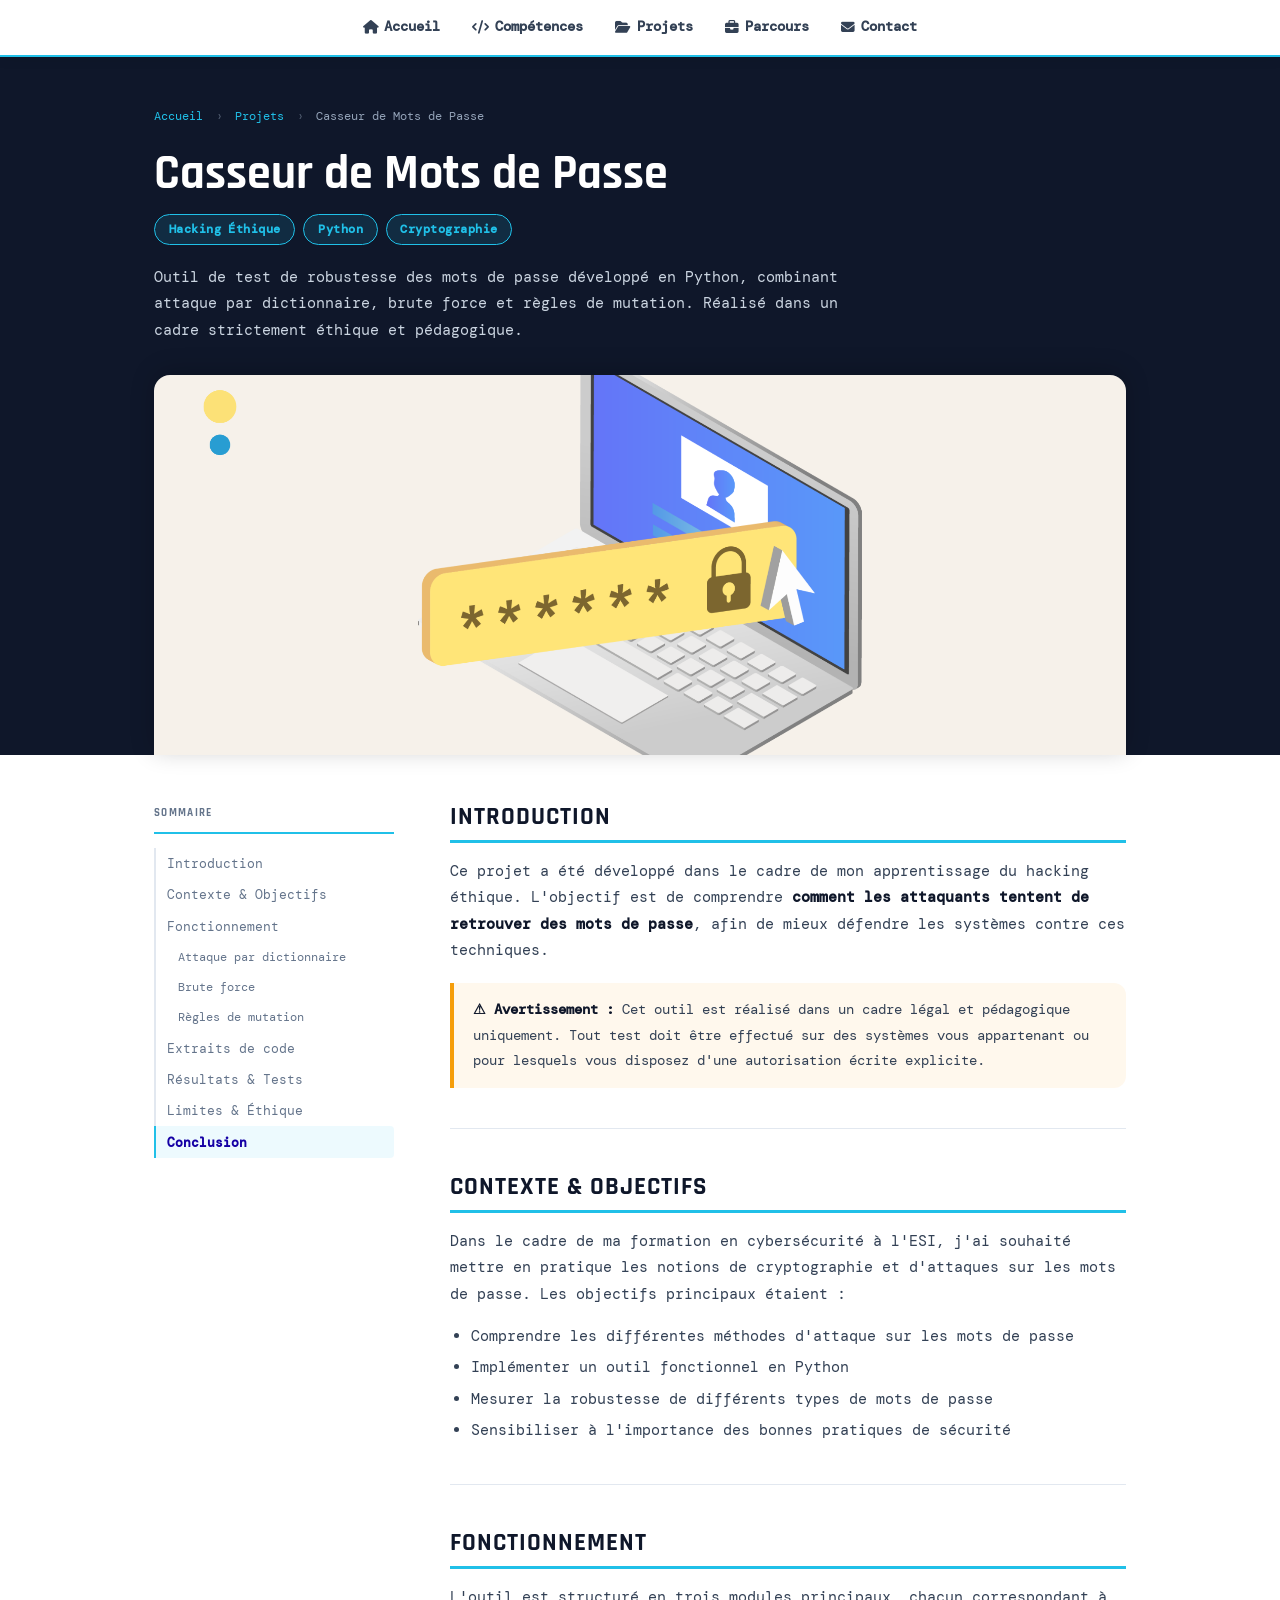
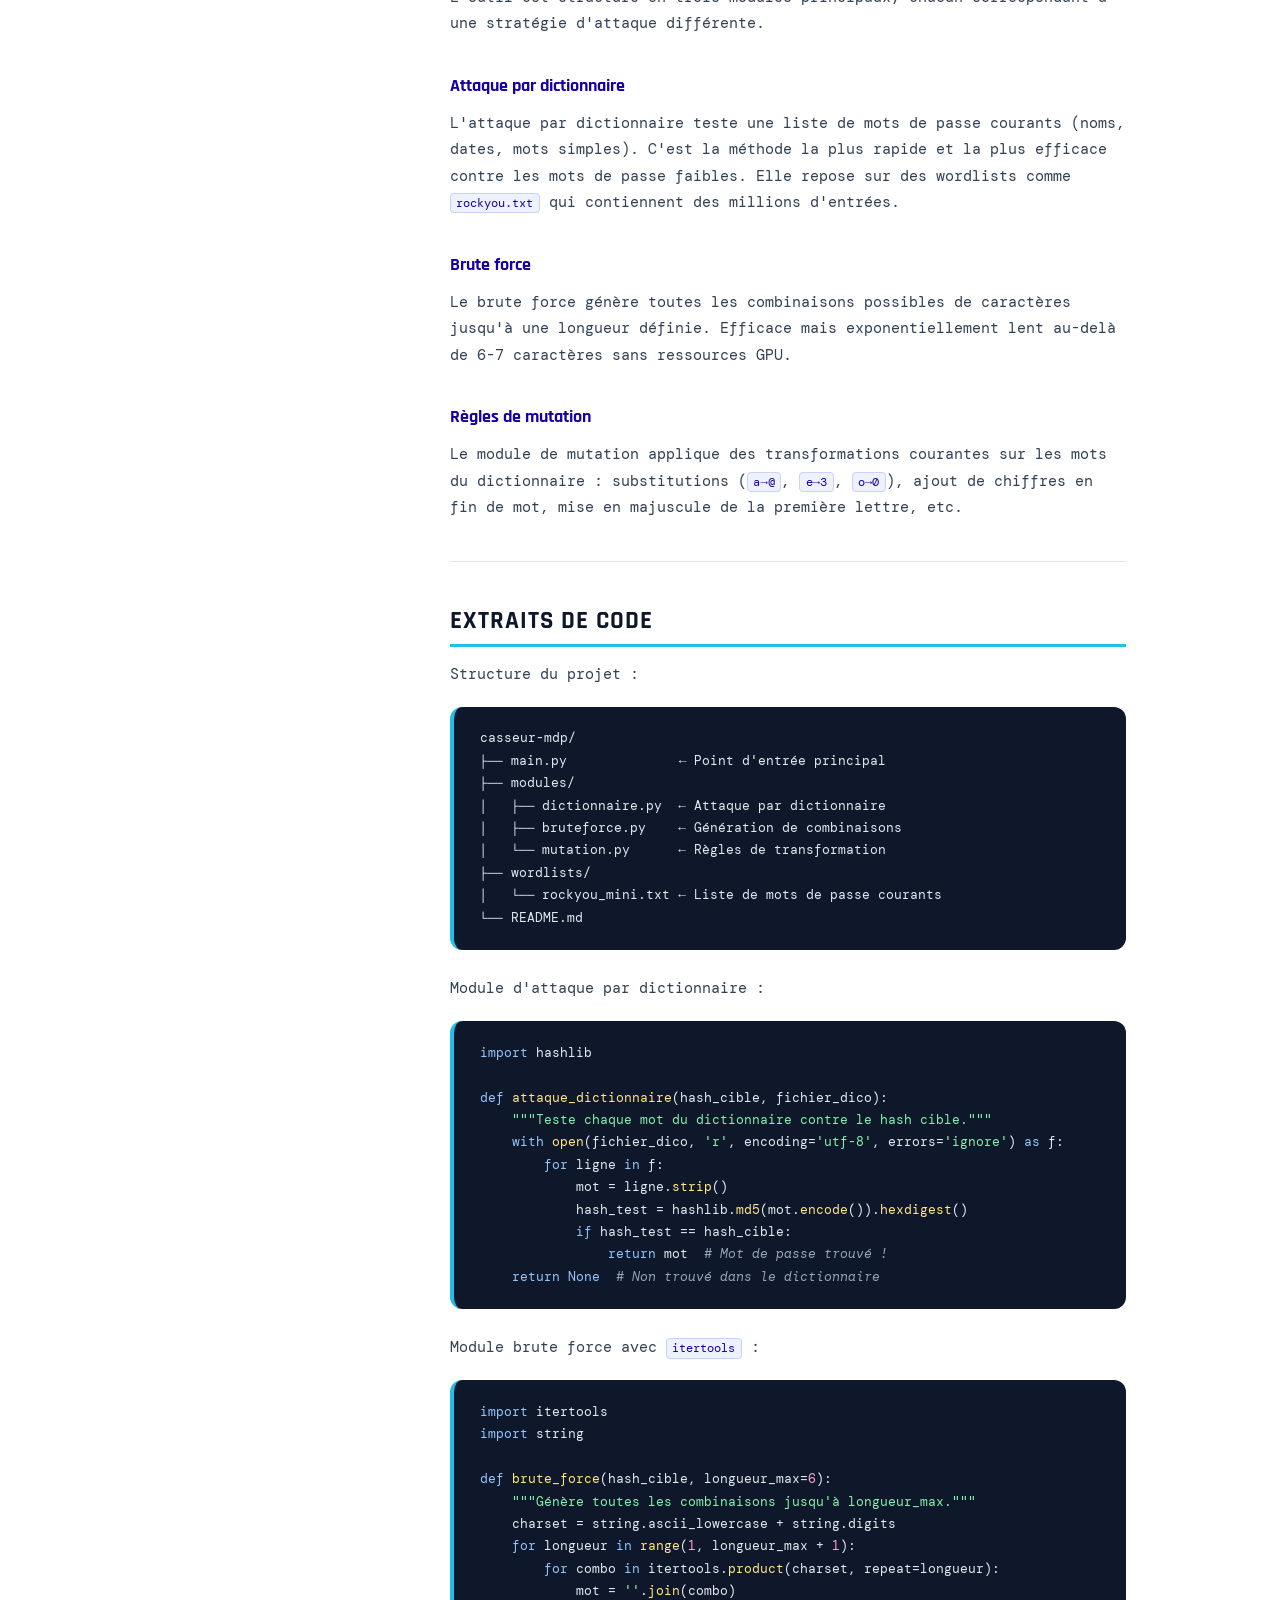
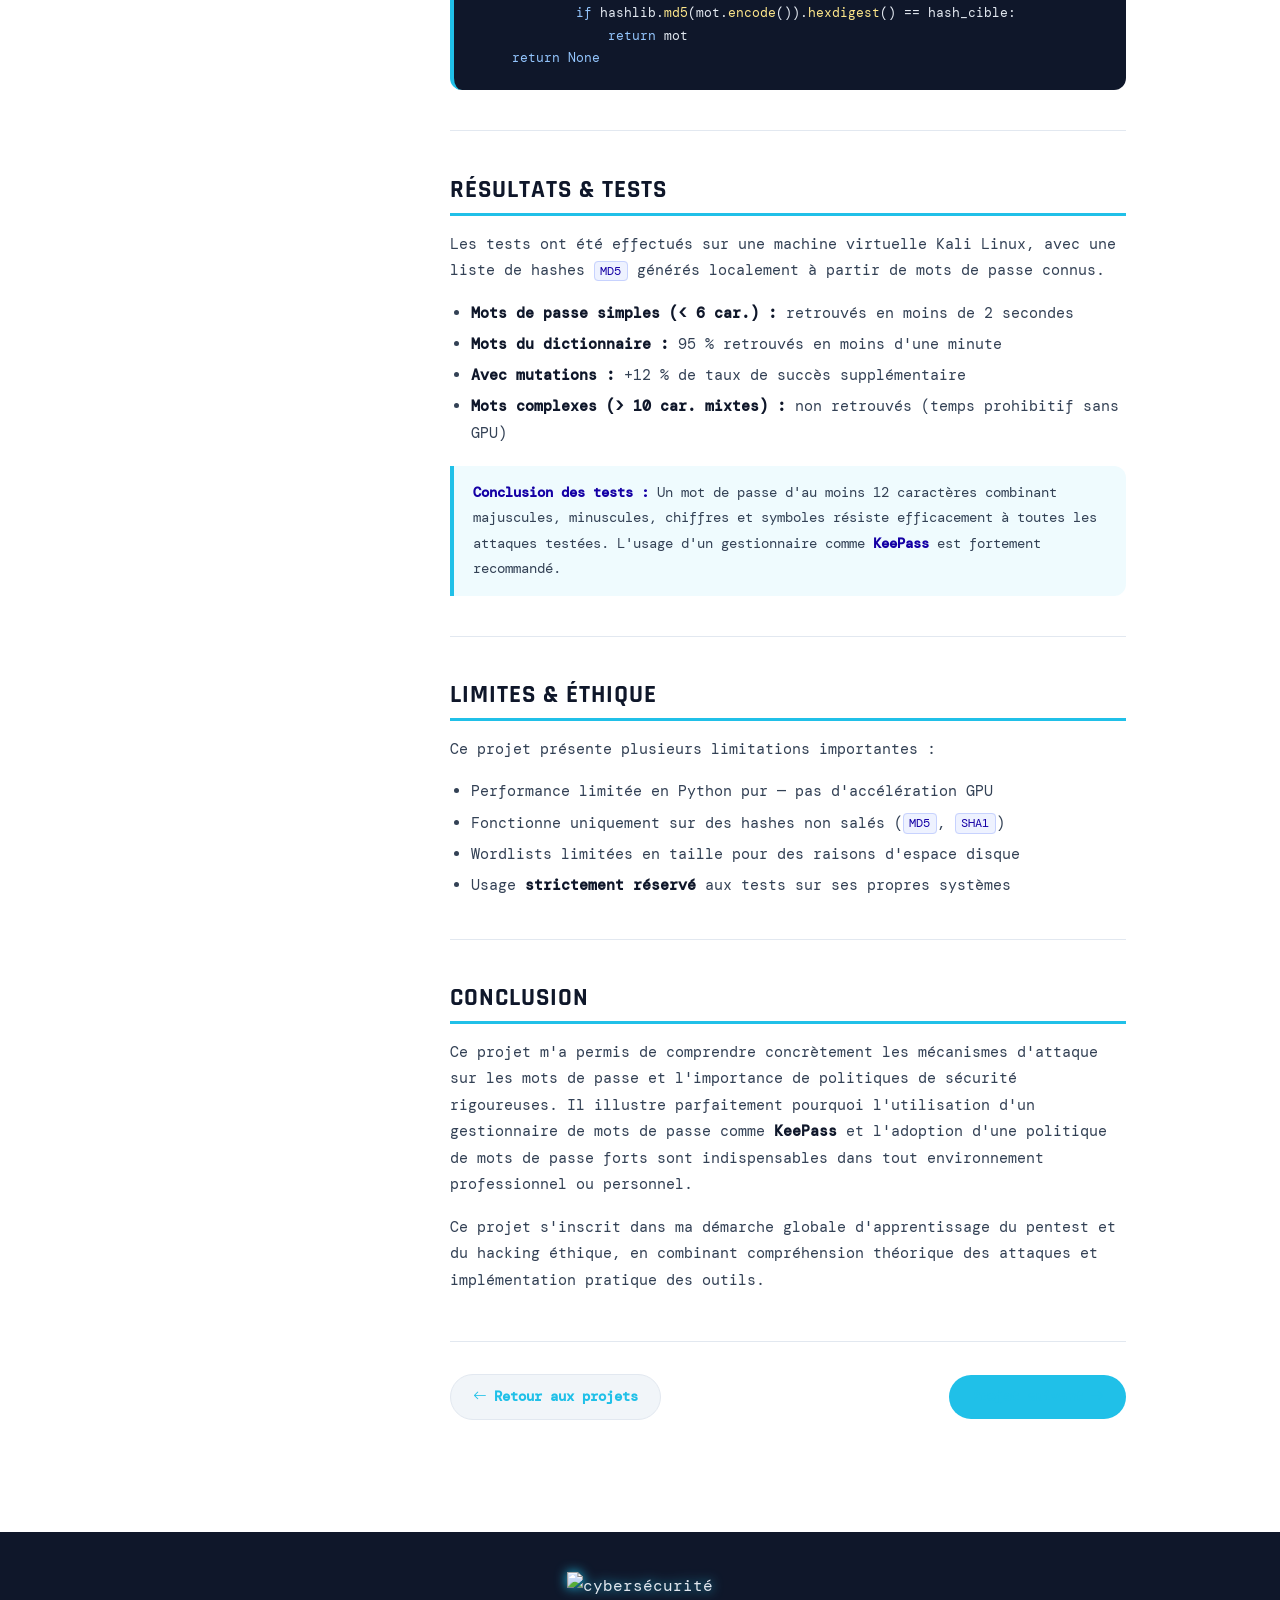
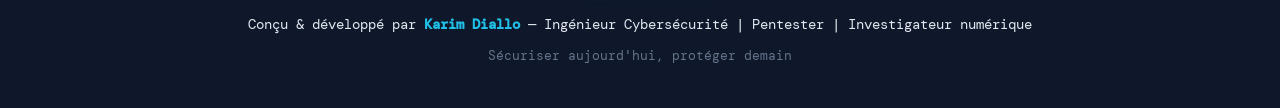
==== projets/projet1.html @ cc33f9ec "Premier commit - portfolio DOLI B Bernard" ====
<!DOCTYPE html>
<html lang="fr">
<head>
  <meta charset="UTF-8" />
  <meta name="viewport" content="width=device-width, initial-scale=1.0"/>
  <title>Casseur de Mots de Passe — Diallo Karim</title>

  <link rel="preconnect" href="https://fonts.googleapis.com">
  <link rel="preconnect" href="https://fonts.gstatic.com" crossorigin>
  <link href="https://fonts.googleapis.com/css2?family=Rajdhani:wght@400;600;700&family=DM+Mono:wght@300;400;500&display=swap" rel="stylesheet"/>
  <link rel="stylesheet" href="https://cdn.jsdelivr.net/npm/bootstrap-icons@1.11.3/font/bootstrap-icons.min.css">
  <link rel="stylesheet" href="https://cdnjs.cloudflare.com/ajax/libs/font-awesome/6.5.0/css/all.min.css"/>
  <link rel="stylesheet" href="../css/projet.css"/>
</head>
<body>

<!-- ======= NAV ======= -->
<nav id="navbar">
  <ul>
    <li><a href="../index.html"><i class="fas fa-home"></i> Accueil</a></li>
    <li><a href="../index.html#competences"><i class="fas fa-code"></i> Compétences</a></li>
    <li><a href="../index.html#projets"><i class="fas fa-folder-open"></i> Projets</a></li>
    <li><a href="../index.html#parcours"><i class="fas fa-briefcase"></i> Parcours</a></li>
    <li><a href="../index.html#contact"><i class="fas fa-envelope"></i> Contact</a></li>
  </ul>
</nav>

<!-- ======= HERO DARK ======= -->
<header class="projet-hero">
  <div class="inner">
    <p class="projet-breadcrumb">
      <a href="../index.html">Accueil</a>
      <span>›</span>
      <a href="../index.html#projets">Projets</a>
      <span>›</span>
      Casseur de Mots de Passe
    </p>
    <h1>Casseur de Mots de Passe</h1>
    <div class="projet-meta">
      <span class="projet-tag">Hacking Éthique</span>
      <span class="projet-tag">Python</span>
      <span class="projet-tag">Cryptographie</span>
    </div>
    <p class="projet-intro">
      Outil de test de robustesse des mots de passe développé en Python, 
      combinant attaque par dictionnaire, brute force et règles de mutation. 
      Réalisé dans un cadre strictement éthique et pédagogique.
    </p>
  </div>
  <!-- Image de couverture collée au bas du hero -->
  <div class="projet-cover-wrap">
    <img src="../images/mdp.png" alt="Casseur de mots de passe" />
  </div>
</header>

<!-- ======= CORPS : sommaire + article ======= -->
<div class="projet-body">

  <!-- SOMMAIRE GAUCHE -->
  <aside class="projet-toc">
    <p class="projet-toc-title">Sommaire</p>
    <ul id="toc-list">
      <li><a href="#introduction">Introduction</a></li>
      <li><a href="#contexte">Contexte & Objectifs</a></li>
      <li><a href="#fonctionnement">Fonctionnement</a></li>
      <li class="toc-sub"><a href="#dictionnaire">Attaque par dictionnaire</a></li>
      <li class="toc-sub"><a href="#bruteforce">Brute force</a></li>
      <li class="toc-sub"><a href="#mutation">Règles de mutation</a></li>
      <li><a href="#code">Extraits de code</a></li>
      <li><a href="#resultats">Résultats & Tests</a></li>
      <li><a href="#limites">Limites & Éthique</a></li>
      <li><a href="#conclusion">Conclusion</a></li>
    </ul>
  </aside>

  <!-- CONTENU ARTICLE -->
  <article class="projet-content">

    <h2 id="introduction">Introduction</h2>
    <p>
      Ce projet a été développé dans le cadre de mon apprentissage du hacking éthique.
      L'objectif est de comprendre <strong>comment les attaquants tentent de retrouver 
      des mots de passe</strong>, afin de mieux défendre les systèmes contre ces techniques.
    </p>
    <div class="warn-box">
      <strong>⚠ Avertissement :</strong> Cet outil est réalisé dans un cadre légal et 
      pédagogique uniquement. Tout test doit être effectué sur des systèmes vous appartenant 
      ou pour lesquels vous disposez d'une autorisation écrite explicite.
    </div>

    <hr class="sep" />

    <h2 id="contexte">Contexte & Objectifs</h2>
    <p>
      Dans le cadre de ma formation en cybersécurité à l'ESI, j'ai souhaité mettre en pratique 
      les notions de cryptographie et d'attaques sur les mots de passe. Les objectifs principaux étaient :
    </p>
    <ul>
      <li>Comprendre les différentes méthodes d'attaque sur les mots de passe</li>
      <li>Implémenter un outil fonctionnel en Python</li>
      <li>Mesurer la robustesse de différents types de mots de passe</li>
      <li>Sensibiliser à l'importance des bonnes pratiques de sécurité</li>
    </ul>

    <hr class="sep" />

    <h2 id="fonctionnement">Fonctionnement</h2>
    <p>
      L'outil est structuré en trois modules principaux, chacun correspondant 
      à une stratégie d'attaque différente.
    </p>

    <h3 id="dictionnaire">Attaque par dictionnaire</h3>
    <p>
      L'attaque par dictionnaire teste une liste de mots de passe courants 
      (noms, dates, mots simples). C'est la méthode la plus rapide et la plus efficace 
      contre les mots de passe faibles. Elle repose sur des wordlists comme 
      <code>rockyou.txt</code> qui contiennent des millions d'entrées.
    </p>

    <h3 id="bruteforce">Brute force</h3>
    <p>
      Le brute force génère toutes les combinaisons possibles de caractères jusqu'à 
      une longueur définie. Efficace mais exponentiellement lent au-delà de 6-7 caractères 
      sans ressources GPU.
    </p>

    <h3 id="mutation">Règles de mutation</h3>
    <p>
      Le module de mutation applique des transformations courantes sur les mots du dictionnaire : 
      substitutions (<code>a→@</code>, <code>e→3</code>, <code>o→0</code>), ajout de chiffres 
      en fin de mot, mise en majuscule de la première lettre, etc.
    </p>

    <hr class="sep" />

    <h2 id="code">Extraits de code</h2>
    <p>Structure du projet :</p>
<pre><code>casseur-mdp/
├── main.py              ← Point d'entrée principal
├── modules/
│   ├── dictionnaire.py  ← Attaque par dictionnaire
│   ├── bruteforce.py    ← Génération de combinaisons
│   └── mutation.py      ← Règles de transformation
├── wordlists/
│   └── rockyou_mini.txt ← Liste de mots de passe courants
└── README.md</code></pre>

    <p>Module d'attaque par dictionnaire :</p>
<pre><code><span class="c-keyword">import</span> hashlib

<span class="c-keyword">def</span> <span class="c-func">attaque_dictionnaire</span>(hash_cible, fichier_dico):
    <span class="c-string">"""Teste chaque mot du dictionnaire contre le hash cible."""</span>
    <span class="c-keyword">with</span> <span class="c-func">open</span>(fichier_dico, <span class="c-string">'r'</span>, encoding=<span class="c-string">'utf-8'</span>, errors=<span class="c-string">'ignore'</span>) <span class="c-keyword">as</span> f:
        <span class="c-keyword">for</span> ligne <span class="c-keyword">in</span> f:
            mot = ligne.<span class="c-func">strip</span>()
            hash_test = hashlib.<span class="c-func">md5</span>(mot.<span class="c-func">encode</span>()).<span class="c-func">hexdigest</span>()
            <span class="c-keyword">if</span> hash_test == hash_cible:
                <span class="c-keyword">return</span> mot  <span class="c-comment"># Mot de passe trouvé !</span>
    <span class="c-keyword">return</span> <span class="c-keyword">None</span>  <span class="c-comment"># Non trouvé dans le dictionnaire</span></code></pre>

    <p>Module brute force avec <code>itertools</code> :</p>
<pre><code><span class="c-keyword">import</span> itertools
<span class="c-keyword">import</span> string

<span class="c-keyword">def</span> <span class="c-func">brute_force</span>(hash_cible, longueur_max=<span class="c-number">6</span>):
    <span class="c-string">"""Génère toutes les combinaisons jusqu'à longueur_max."""</span>
    charset = string.ascii_lowercase + string.digits
    <span class="c-keyword">for</span> longueur <span class="c-keyword">in</span> <span class="c-func">range</span>(<span class="c-number">1</span>, longueur_max + <span class="c-number">1</span>):
        <span class="c-keyword">for</span> combo <span class="c-keyword">in</span> itertools.<span class="c-func">product</span>(charset, repeat=longueur):
            mot = <span class="c-string">''</span>.<span class="c-func">join</span>(combo)
            <span class="c-keyword">if</span> hashlib.<span class="c-func">md5</span>(mot.<span class="c-func">encode</span>()).<span class="c-func">hexdigest</span>() == hash_cible:
                <span class="c-keyword">return</span> mot
    <span class="c-keyword">return</span> <span class="c-keyword">None</span></code></pre>

    <hr class="sep" />

    <h2 id="resultats">Résultats & Tests</h2>
    <p>
      Les tests ont été effectués sur une machine virtuelle Kali Linux, 
      avec une liste de hashes <code>MD5</code> générés localement à partir de mots de passe connus.
    </p>
    <ul>
      <li><strong>Mots de passe simples (&lt; 6 car.) :</strong> retrouvés en moins de 2 secondes</li>
      <li><strong>Mots du dictionnaire :</strong> 95 % retrouvés en moins d'une minute</li>
      <li><strong>Avec mutations :</strong> +12 % de taux de succès supplémentaire</li>
      <li><strong>Mots complexes (&gt; 10 car. mixtes) :</strong> non retrouvés (temps prohibitif sans GPU)</li>
    </ul>
    <div class="info-box">
      <strong>Conclusion des tests :</strong> Un mot de passe d'au moins 12 caractères combinant 
      majuscules, minuscules, chiffres et symboles résiste efficacement à toutes les attaques testées. 
      L'usage d'un gestionnaire comme <strong>KeePass</strong> est fortement recommandé.
    </div>

    <hr class="sep" />

    <h2 id="limites">Limites & Éthique</h2>
    <p>Ce projet présente plusieurs limitations importantes :</p>
    <ul>
      <li>Performance limitée en Python pur — pas d'accélération GPU</li>
      <li>Fonctionne uniquement sur des hashes non salés (<code>MD5</code>, <code>SHA1</code>)</li>
      <li>Wordlists limitées en taille pour des raisons d'espace disque</li>
      <li>Usage <strong>strictement réservé</strong> aux tests sur ses propres systèmes</li>
    </ul>

    <hr class="sep" />

    <h2 id="conclusion">Conclusion</h2>
    <p>
      Ce projet m'a permis de comprendre concrètement les mécanismes d'attaque sur les mots de passe 
      et l'importance de politiques de sécurité rigoureuses. Il illustre parfaitement pourquoi 
      l'utilisation d'un gestionnaire de mots de passe comme <strong>KeePass</strong> et 
      l'adoption d'une politique de mots de passe forts sont indispensables dans tout 
      environnement professionnel ou personnel.
    </p>
    <p>
      Ce projet s'inscrit dans ma démarche globale d'apprentissage du pentest et du hacking éthique, 
      en combinant compréhension théorique des attaques et implémentation pratique des outils.
    </p>

    <!-- Navigation bas de page -->
    <div class="projet-footer-nav">
      <a href="../index.html#projets" class="btn-back">
        <i class="bi bi-arrow-left"></i> Retour aux projets
      </a>
      <a href="projet2.html" class="btn-next">
        Projet suivant <i class="bi bi-arrow-right"></i>
      </a>
    </div>

  </article>
</div>

<!-- ======= FOOTER ======= -->
<footer>
  <div class="footer-icon">
    <img src="https://cdn-icons-png.flaticon.com/512/3064/3064197.png" alt="cybersécurité"/>
  </div>
  <p class="footer-main">
    Conçu &amp; développé par <span>Karim Diallo</span> — 
    Ingénieur Cybersécurité | Pentester | Investigateur numérique
  </p>
  <p class="footer-sub">Sécuriser aujourd'hui, protéger demain</p>
</footer>

<!-- Sommaire actif au scroll -->
<script>
  const links = document.querySelectorAll('#toc-list a');
  const ids = Array.from(links).map(a => a.getAttribute('href').slice(1));
  const sections = ids.map(id => document.getElementById(id)).filter(Boolean);

  const obs = new IntersectionObserver(entries => {
    entries.forEach(e => {
      if (e.isIntersecting) {
        links.forEach(a => a.classList.remove('active'));
        const a = document.querySelector(`#toc-list a[href="#${e.target.id}"]`);
        if (a) a.classList.add('active');
      }
    });
  }, { rootMargin: '-15% 0px -75% 0px' });

  sections.forEach(s => obs.observe(s));
</script>

</body>
</html>
---- css/projet.css ----
/* ============================================================
   PAGE DÉTAIL PROJET — projet.css
   Style inspiré de hackmosphere.fr
   ============================================================ */

:root {
  --accent:      #20c0e8;
  --accent2:     #1500a5;
  --dark:        #0f172a;
  --dark2:       #1e293b;
  --light:       #f8fafc;
  --text:        #334155;
  --muted:       #64748b;
  --radius:      1rem;
  --shadow:      0 4px 24px rgba(0,0,0,.10);
  --sidebar-w:   240px;
}

*, *::before, *::after { box-sizing: border-box; margin: 0; padding: 0; }
html { scroll-behavior: smooth; }

body {
  font-family: 'DM Mono', monospace;
  color: var(--text);
  background: #fff;
  line-height: 1.8;
}

/* ---- NAV ---- */
#navbar {
  position: sticky;
  top: 0;
  z-index: 200;
  background: #fff;
  border-bottom: 2px solid var(--accent);
  box-shadow: 0 2px 12px rgba(0,0,0,.08);
}
#navbar ul {
  list-style: none;
  display: flex;
  flex-wrap: wrap;
  justify-content: center;
  gap: .2rem;
  padding: .5rem 1rem;
}
#navbar ul li a {
  display: flex;
  align-items: center;
  gap: .4rem;
  padding: .45rem .9rem;
  border-radius: 999px;
  text-decoration: none;
  font-weight: 700;
  font-size: .85rem;
  color: var(--text);
  transition: background .2s, color .2s;
}
#navbar ul li a:hover { background: var(--accent); color: #fff; }

/* ---- HERO DARK (même style que le header Hackmosphere) ---- */
.projet-hero {
  background: var(--dark);
  color: #fff;
  padding: 3rem 0 0;
}
.projet-hero .inner {
  max-width: 1100px;
  margin: 0 auto;
  padding: 0 5%;
}
.projet-breadcrumb {
  font-size: .78rem;
  color: #94a3b8;
  margin-bottom: 1.2rem;
}
.projet-breadcrumb a { color: var(--accent); text-decoration: none; }
.projet-breadcrumb a:hover { text-decoration: underline; }
.projet-breadcrumb span { margin: 0 .35rem; opacity: .5; }

.projet-hero h1 {
  font-family: 'Rajdhani', sans-serif;
  font-size: clamp(1.9rem, 5vw, 3rem);
  font-weight: 700;
  line-height: 1.15;
  margin-bottom: .8rem;
}
.projet-meta {
  display: flex;
  flex-wrap: wrap;
  gap: .5rem;
  margin-bottom: 1.2rem;
}
.projet-tag {
  background: rgba(32,192,232,.12);
  border: 1px solid var(--accent);
  color: var(--accent);
  border-radius: 999px;
  padding: .2rem .85rem;
  font-size: .76rem;
  font-weight: 700;
  letter-spacing: .04em;
}
.projet-hero .projet-intro {
  color: #cbd5e1;
  max-width: 700px;
  font-size: .92rem;
  padding-bottom: 2rem;
}

/* Image de couverture collée sous le hero (comme Hackmosphere) */
.projet-cover-wrap {
  max-width: 1100px;
  margin: 0 auto;
  padding: 0 5%;
}
.projet-cover-wrap img {
  display: block;
  width: 100%;
  max-height: 380px;
  object-fit: cover;
  border-radius: var(--radius) var(--radius) 0 0;
  box-shadow: 0 -4px 24px rgba(0,0,0,.2);
}

/* ---- LAYOUT ARTICLE ---- */
.projet-body {
  max-width: 1100px;
  margin: 0 auto;
  padding: 3rem 5%;
  display: grid;
  grid-template-columns: var(--sidebar-w) 1fr;
  gap: 3.5rem;
  align-items: start;
}

/* ---- SOMMAIRE ---- */
.projet-toc {
  position: sticky;
  top: 72px;
}
.projet-toc-title {
  font-family: 'Rajdhani', sans-serif;
  font-size: .7rem;
  font-weight: 700;
  text-transform: uppercase;
  letter-spacing: .12em;
  color: var(--muted);
  margin-bottom: .9rem;
  padding-bottom: .5rem;
  border-bottom: 2px solid var(--accent);
}
.projet-toc ul { list-style: none; }
.projet-toc ul li a {
  display: block;
  padding: .38rem .7rem;
  font-size: .8rem;
  color: var(--muted);
  text-decoration: none;
  border-left: 2px solid #e2e8f0;
  margin-left: 0;
  border-radius: 0 4px 4px 0;
  transition: color .18s, border-color .18s, background .18s;
  line-height: 1.5;
}
.projet-toc ul li a:hover {
  color: var(--accent2);
  border-left-color: var(--accent);
  background: rgba(32,192,232,.06);
}
/* Élément actif → gras + accent */
.projet-toc ul li a.active {
  color: var(--accent2);
  font-weight: 700;
  border-left-color: var(--accent);
  background: rgba(32,192,232,.08);
}
/* Sous-sections indentées */
.projet-toc ul li.toc-sub a {
  padding-left: 1.4rem;
  font-size: .75rem;
}

/* ---- CONTENU ARTICLE ---- */
.projet-content { min-width: 0; }

/* Titres h2 — même style que les sections Hackmosphere */
.projet-content h2 {
  font-family: 'Rajdhani', sans-serif;
  font-size: 1.55rem;
  font-weight: 700;
  text-transform: uppercase;
  letter-spacing: .04em;
  color: var(--dark);
  margin: 2.8rem 0 .9rem;
  padding-bottom: .45rem;
  border-bottom: 3px solid var(--accent);
  line-height: 1.2;
}
.projet-content h2:first-child { margin-top: 0; }

/* Titres h3 */
.projet-content h3 {
  font-family: 'Rajdhani', sans-serif;
  font-size: 1.15rem;
  font-weight: 700;
  color: var(--accent2);
  margin: 2rem 0 .5rem;
}

/* Texte */
.projet-content p {
  font-size: .92rem;
  margin-bottom: 1rem;
  color: var(--text);
}
.projet-content strong { color: var(--dark); font-weight: 700; }
.projet-content em { font-style: italic; color: var(--muted); }
.projet-content a { color: var(--accent); }
.projet-content a:hover { text-decoration: underline; }

/* Listes */
.projet-content ul,
.projet-content ol {
  margin: .7rem 0 1.1rem 1.3rem;
  font-size: .92rem;
}
.projet-content li { margin-bottom: .3rem; }

/* ---- BLOCS DE CODE ---- */
.projet-content pre {
  background: var(--dark);
  color: #e2e8f0;
  border-radius: .75rem;
  padding: 1.3rem 1.6rem;
  overflow-x: auto;
  margin: 1.2rem 0 1.6rem;
  font-size: .8rem;
  line-height: 1.75;
  border-left: 4px solid var(--accent);
  font-family: 'DM Mono', monospace;
}
.projet-content code {
  font-family: 'DM Mono', monospace;
  font-size: .83em;
  background: #eef2ff;
  color: var(--accent2);
  padding: .1em .45em;
  border-radius: 4px;
  border: 1px solid #c7d2fe;
}
.projet-content pre code {
  background: none;
  color: inherit;
  padding: 0;
  border: none;
  font-size: inherit;
}

/* Coloration syntaxique basique dans les blocs */
.projet-content pre .c-comment { color: #94a3b8; font-style: italic; }
.projet-content pre .c-keyword  { color: #93c5fd; }
.projet-content pre .c-string   { color: #86efac; }
.projet-content pre .c-func     { color: #fde68a; }
.projet-content pre .c-number   { color: #f9a8d4; }

/* ---- BLOC INFO / ALERTE ---- */
.projet-content .info-box {
  background: rgba(32,192,232,.07);
  border-left: 4px solid var(--accent);
  border-radius: 0 .75rem .75rem 0;
  padding: .9rem 1.2rem;
  margin: 1.2rem 0;
  font-size: .88rem;
}
.projet-content .info-box strong { color: var(--accent2); }

.projet-content .warn-box {
  background: rgba(245,158,11,.07);
  border-left: 4px solid #f59e0b;
  border-radius: 0 .75rem .75rem 0;
  padding: .9rem 1.2rem;
  margin: 1.2rem 0;
  font-size: .88rem;
}

/* ---- SÉPARATEUR ---- */
.projet-content .sep {
  border: none;
  border-top: 1px solid #e2e8f0;
  margin: 2.5rem 0;
}

/* ---- IMAGES INLINE ---- */
.projet-content img {
  max-width: 100%;
  border-radius: .75rem;
  margin: 1rem 0;
  box-shadow: var(--shadow);
}

/* ---- NAV BAS DE PAGE ---- */
.projet-footer-nav {
  display: flex;
  justify-content: space-between;
  align-items: center;
  margin-top: 3rem;
  padding-top: 2rem;
  border-top: 1px solid #e2e8f0;
  flex-wrap: wrap;
  gap: 1rem;
}
.btn-back, .btn-next {
  display: inline-flex;
  align-items: center;
  gap: .4rem;
  padding: .6rem 1.4rem;
  border-radius: 999px;
  font-weight: 700;
  font-size: .85rem;
  text-decoration: none;
  transition: background .2s, transform .2s;
}
.btn-back  { background: #f1f5f9; color: var(--text); border: 1px solid #e2e8f0; }
.btn-back:hover  { background: #e2e8f0; transform: translateX(-3px); }
.btn-next  { background: var(--accent); color: #fff; }
.btn-next:hover  { background: var(--accent2); transform: translateX(3px); }

/* ---- FOOTER ---- */
footer {
  background: var(--dark);
  color: #e2e8f0;
  text-align: center;
  padding: 2.5rem 1rem;
  margin-top: 4rem;
}
.footer-icon img {
  width: 42px;
  filter: drop-shadow(0 0 6px var(--accent));
  margin-bottom: .7rem;
}
.footer-main { font-size: .9rem; margin-bottom: .4rem; }
.footer-main span { color: var(--accent); font-weight: 700; }
.footer-sub { color: var(--muted); font-size: .82rem; }

/* ---- RESPONSIVE ---- */
@media (max-width: 768px) {
  .projet-body { grid-template-columns: 1fr; }
  .projet-toc {
    position: static;
    background: #f8fafc;
    border: 1px solid #e2e8f0;
    border-radius: var(--radius);
    padding: 1rem 1.2rem;
    margin-bottom: 1.5rem;
  }
}
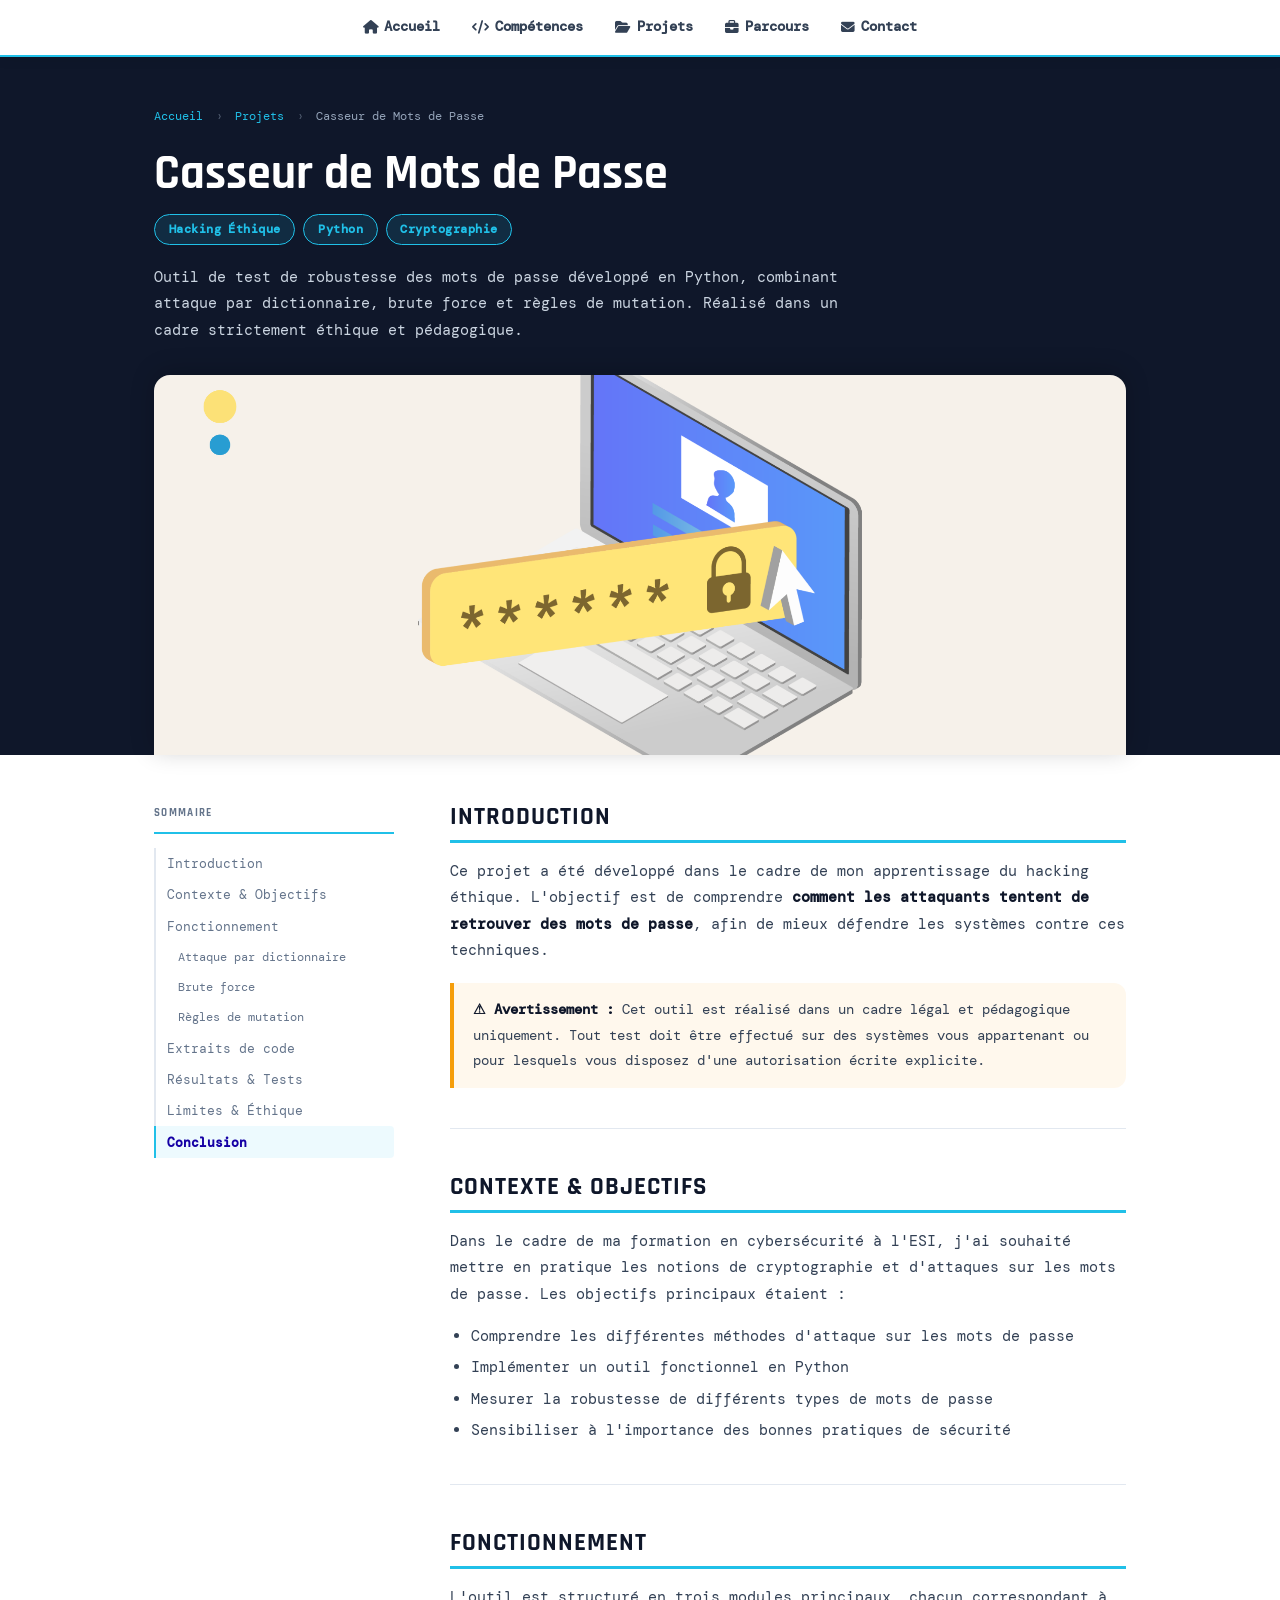
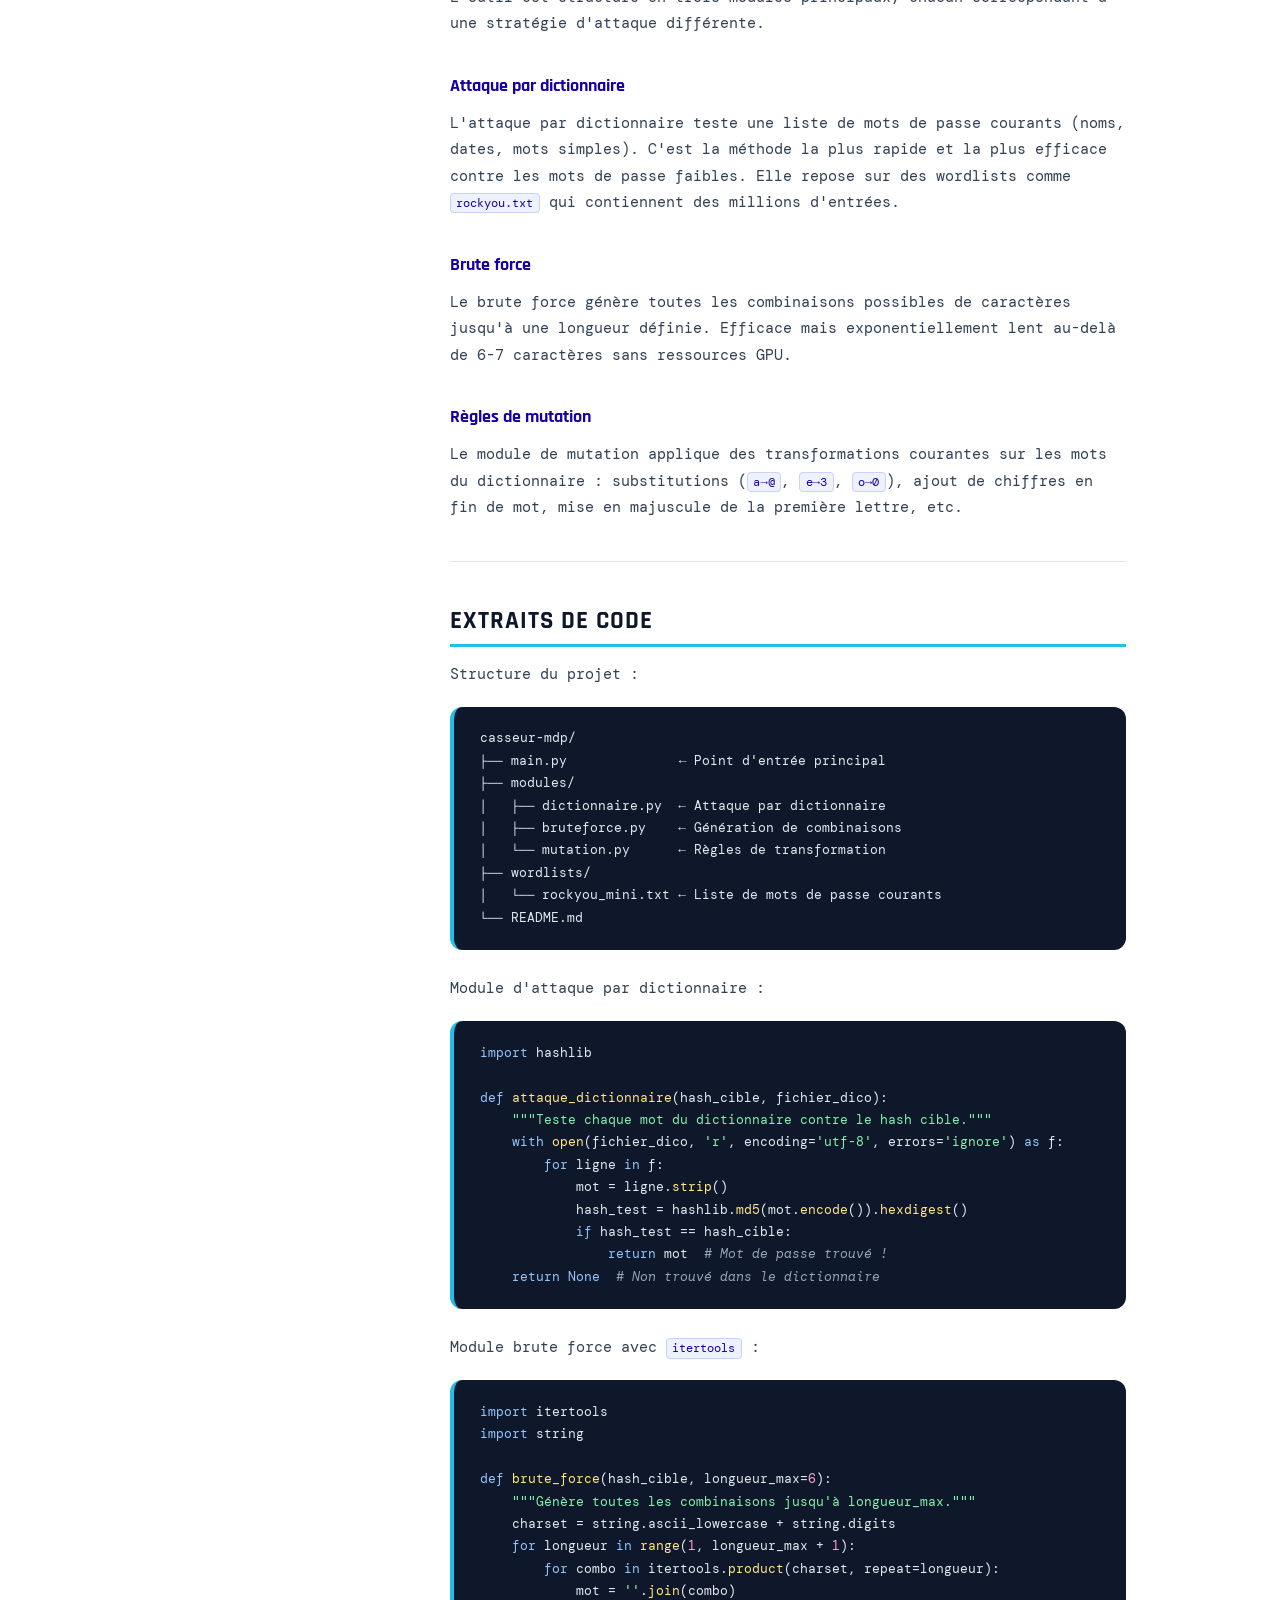
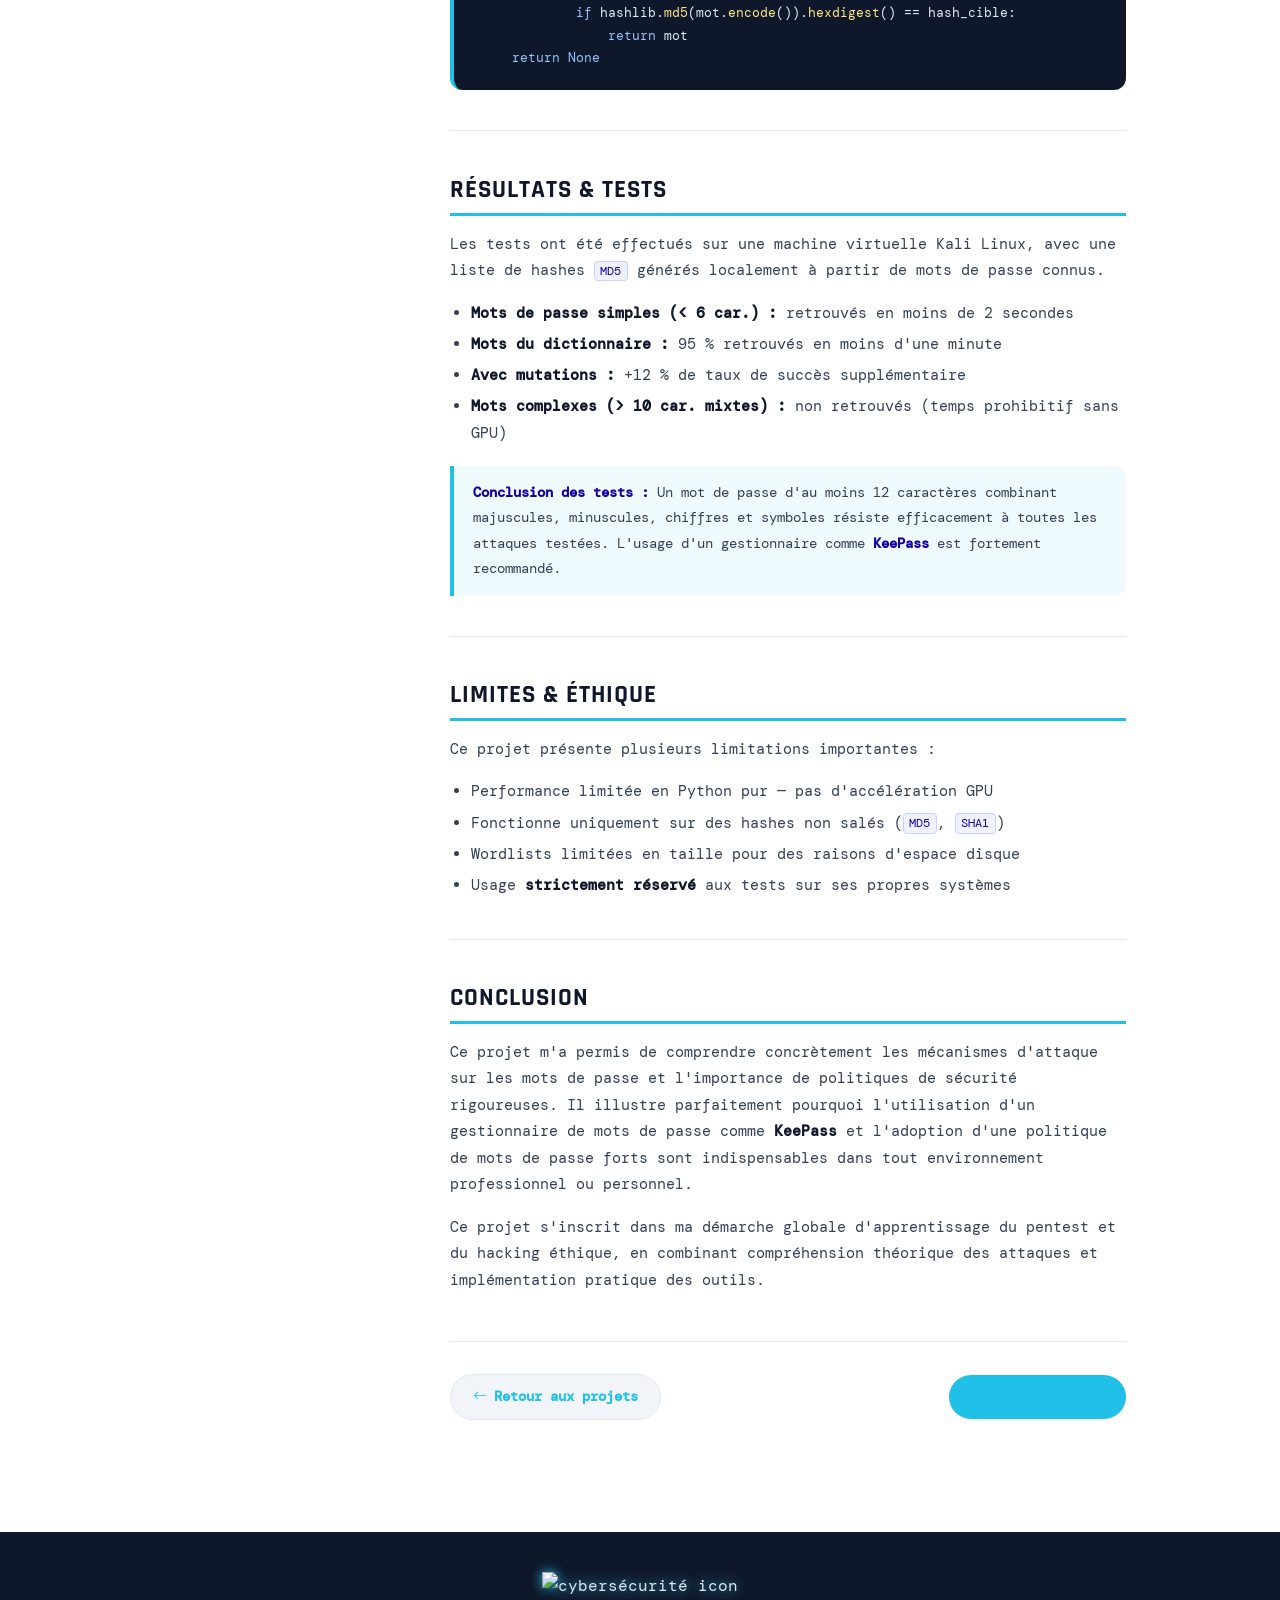
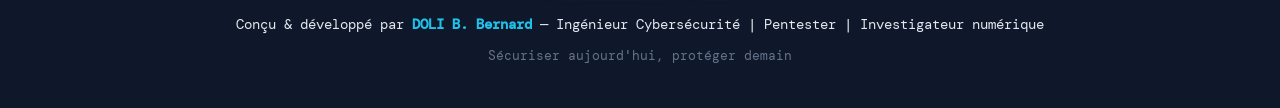
==== commit 24610d2b: "update" ====
--- a/projets/projet1.html
+++ b/projets/projet1.html
@@ -234,10 +234,10 @@
 <!-- ======= FOOTER ======= -->
 <footer>
   <div class="footer-icon">
-    <img src="https://cdn-icons-png.flaticon.com/512/3064/3064197.png" alt="cybersécurité"/>
+    <img src="https://cdn-icons-png.flaticon.com/512/3064/3064197.png" alt="cybersécurité icon"/>
   </div>
   <p class="footer-main">
-    Conçu &amp; développé par <span>Karim Diallo</span> — 
+    Conçu &amp; développé par <span>DOLI B. Bernard</span> — 
     Ingénieur Cybersécurité | Pentester | Investigateur numérique
   </p>
   <p class="footer-sub">Sécuriser aujourd'hui, protéger demain</p>
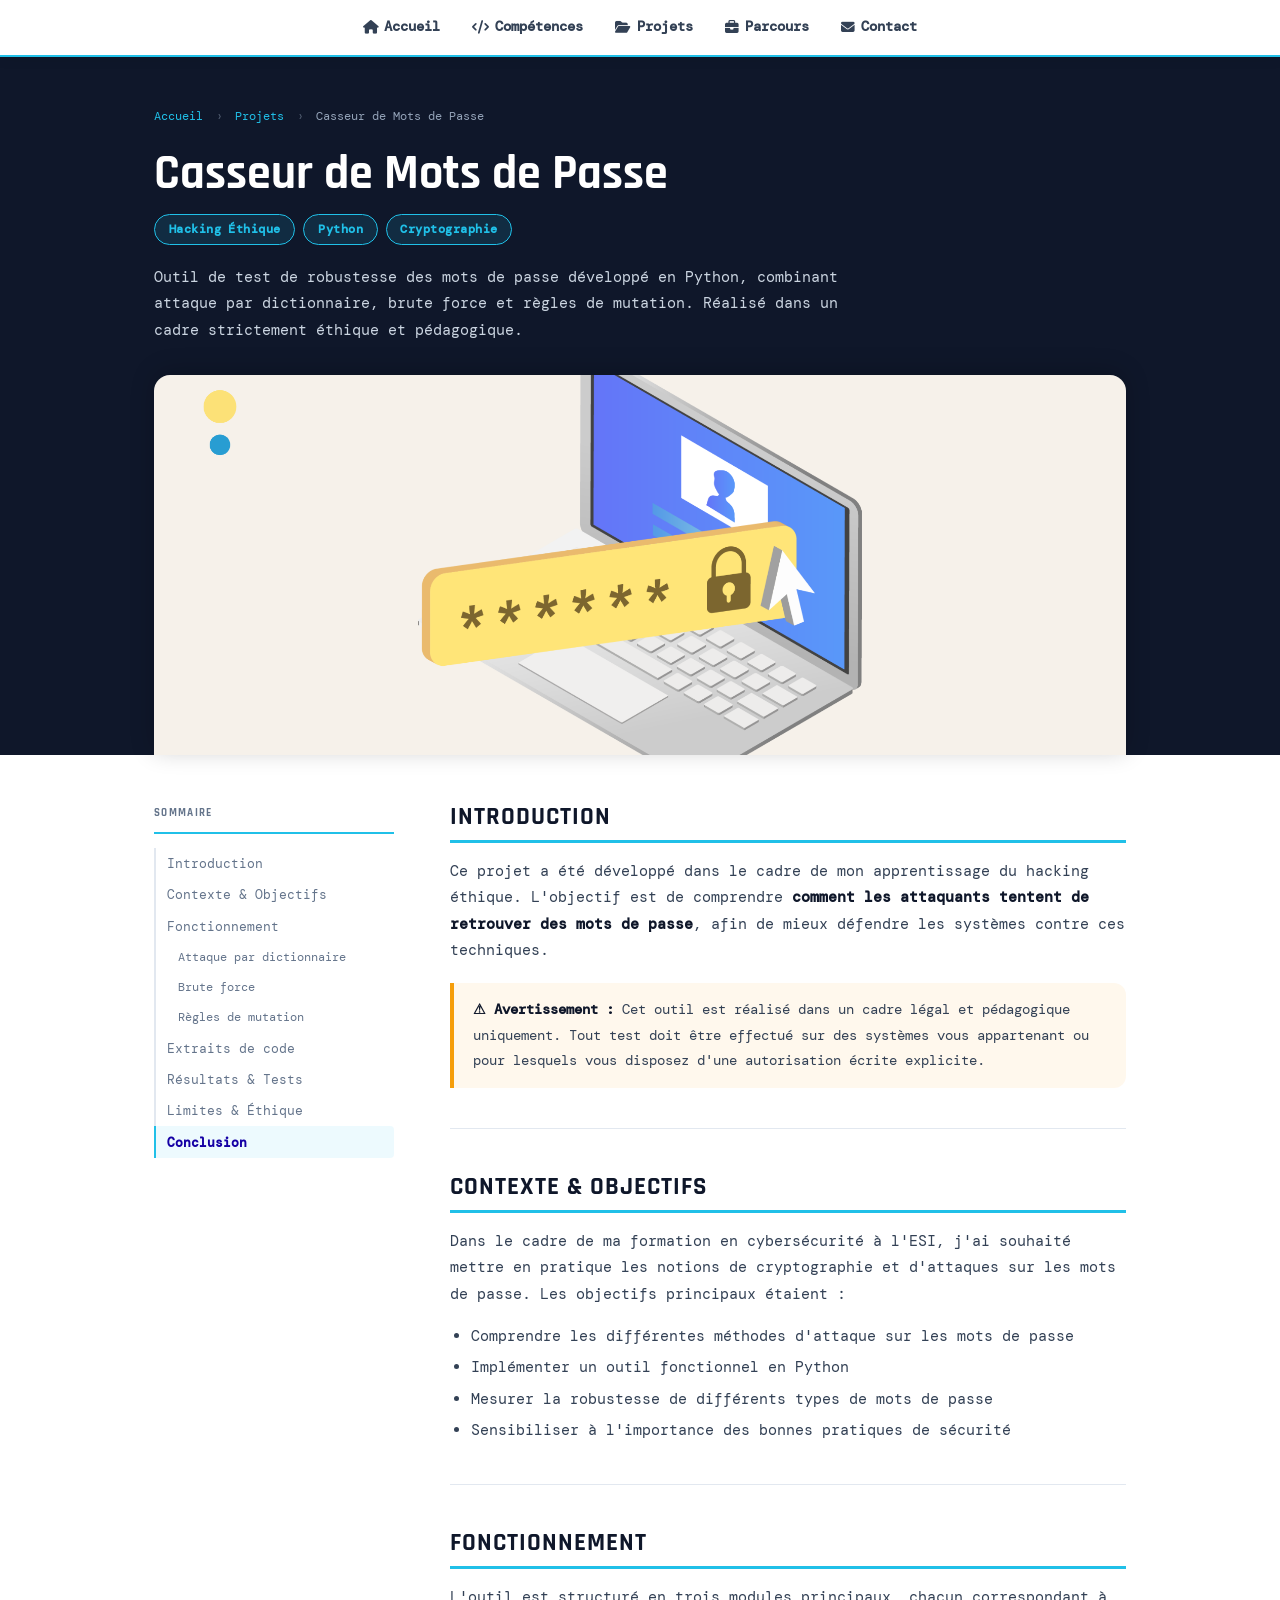
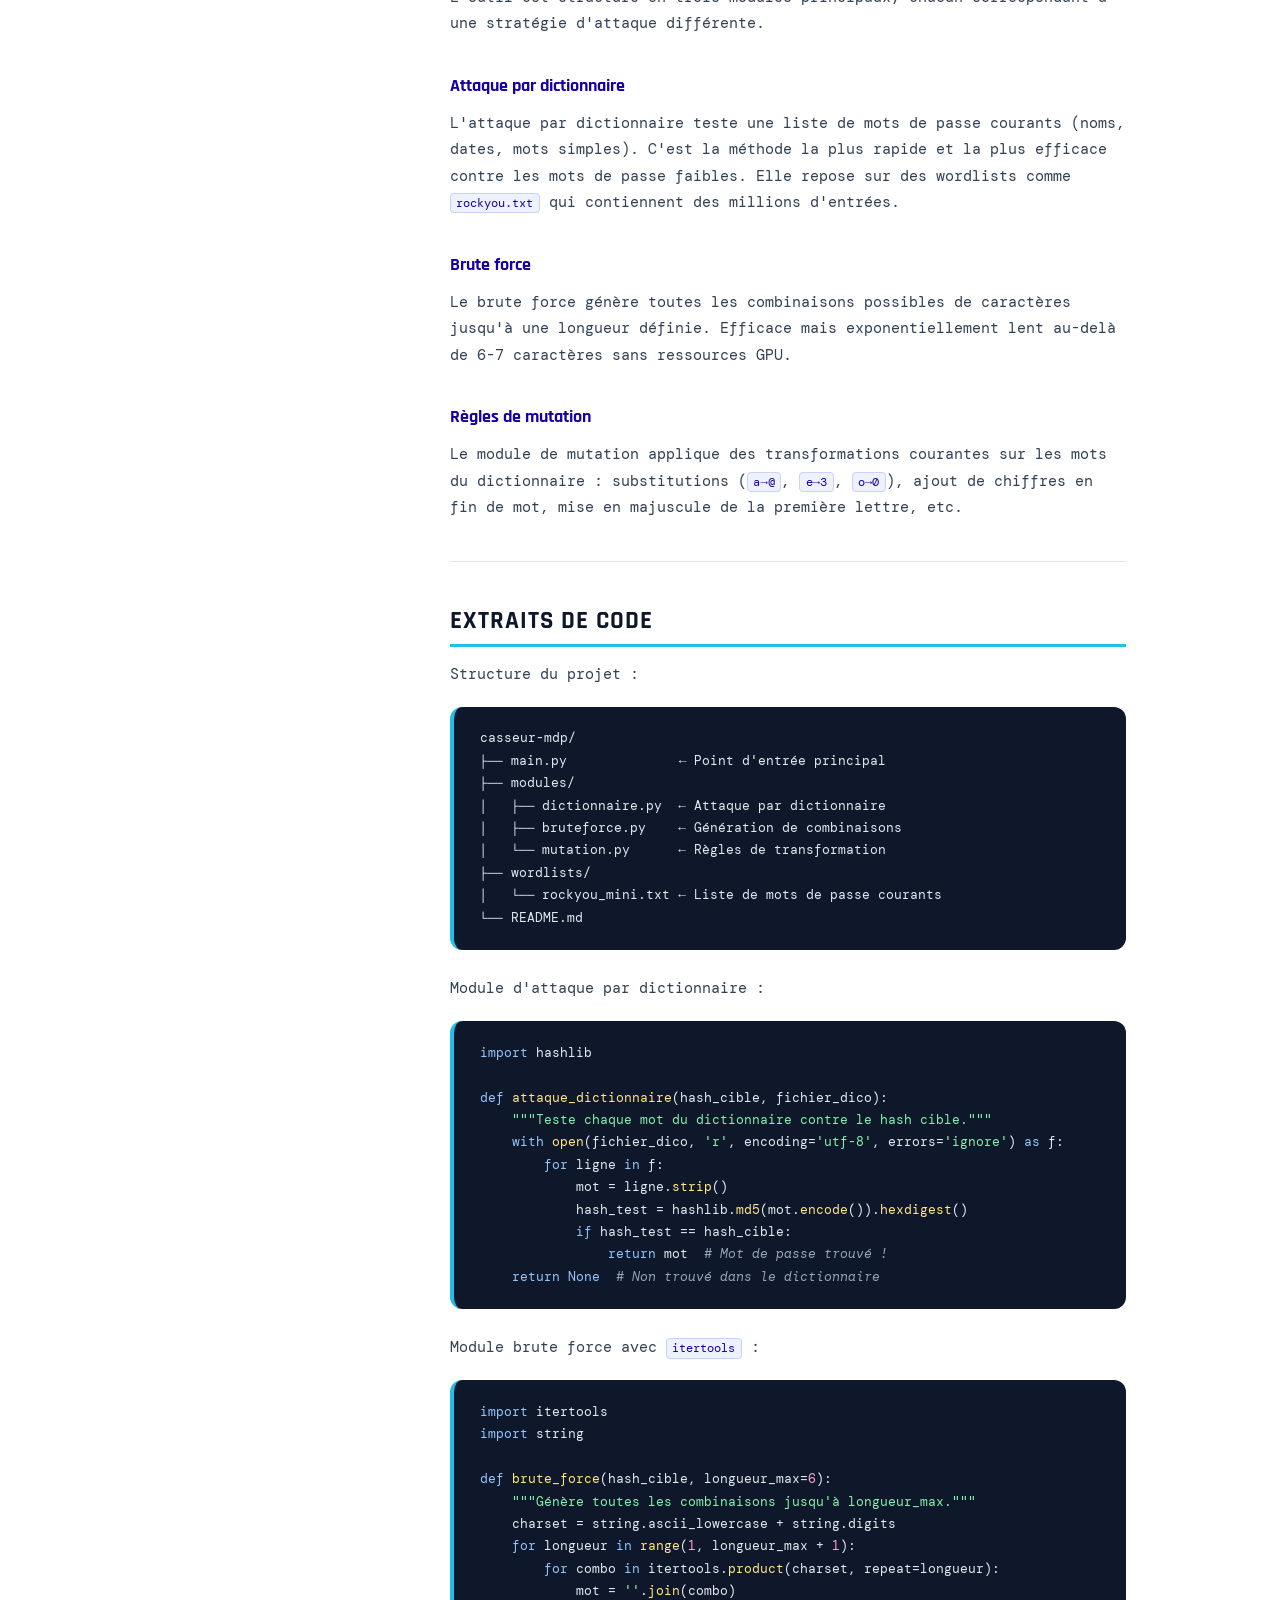
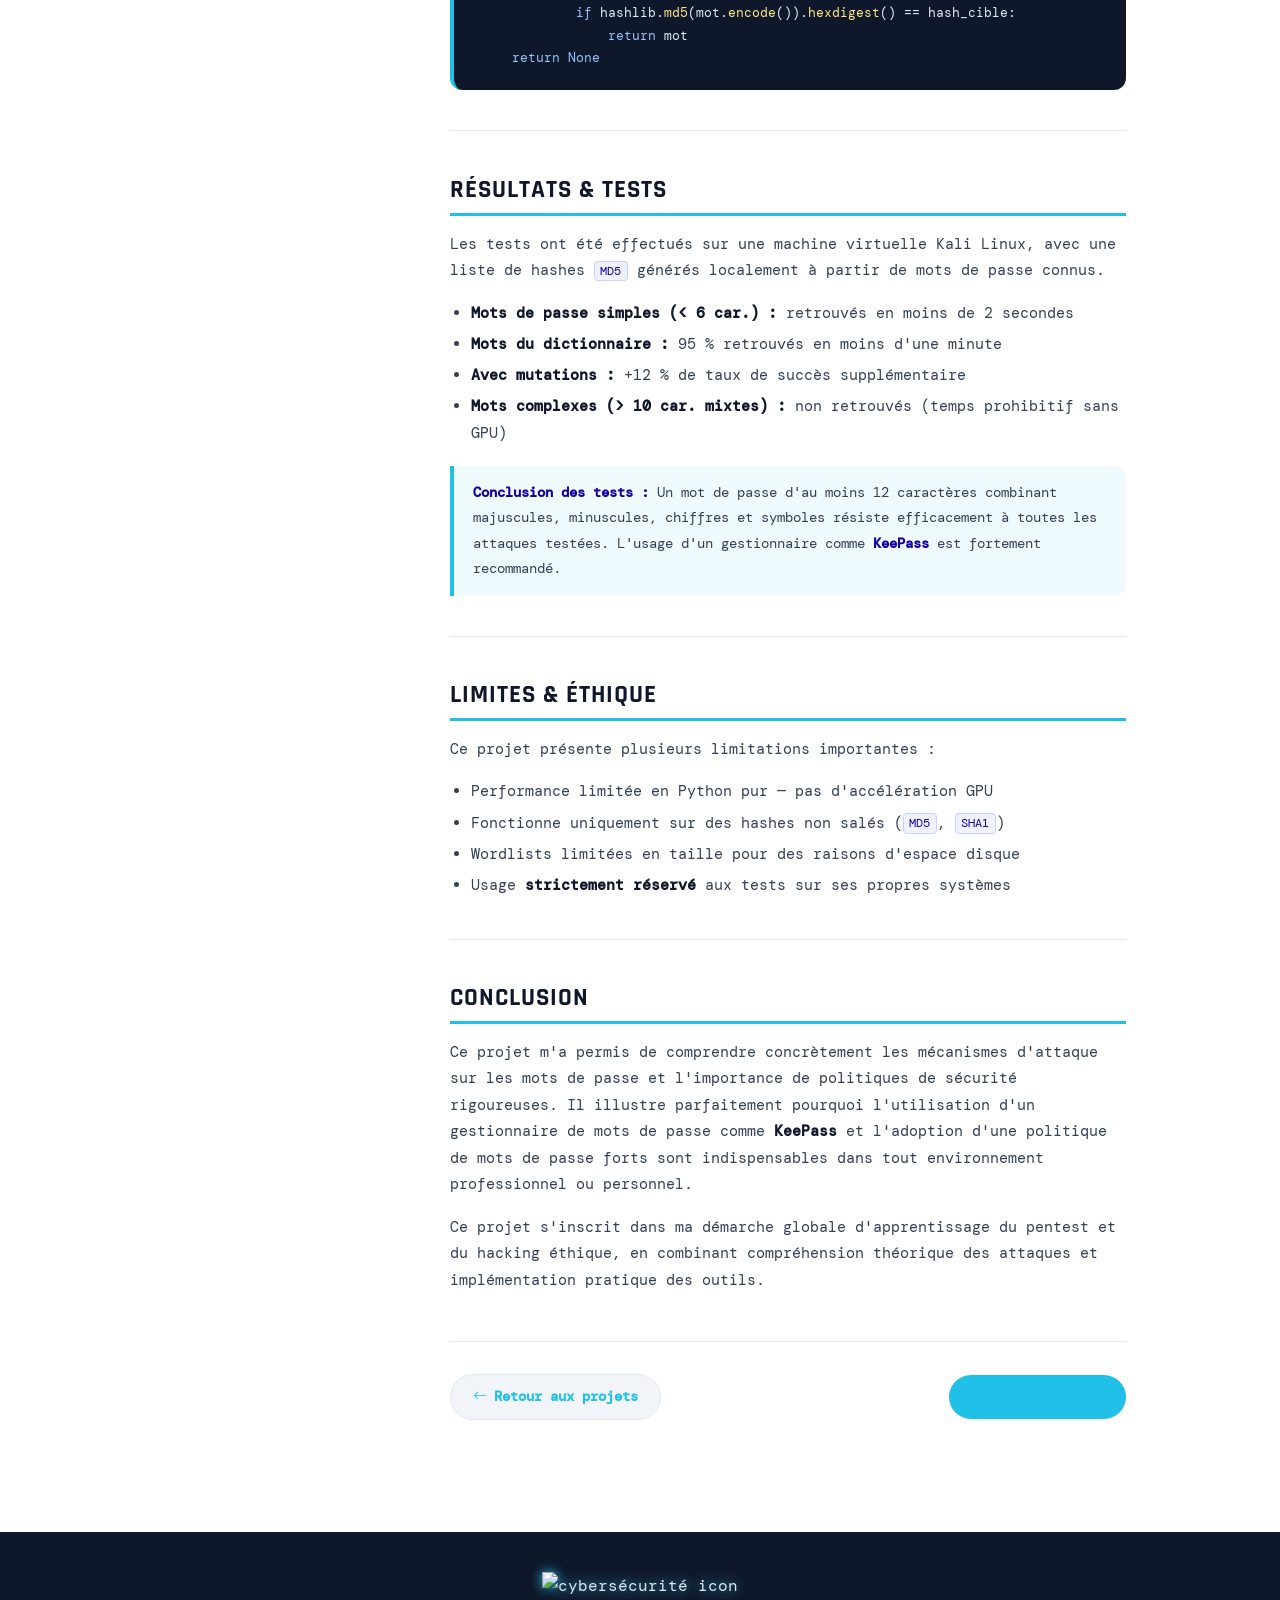
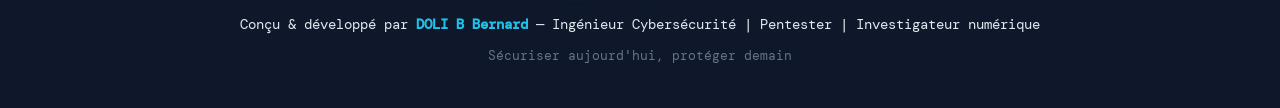
==== commit 553ed154: "updates" ====
--- a/projets/projet1.html
+++ b/projets/projet1.html
@@ -237,7 +237,7 @@
     <img src="https://cdn-icons-png.flaticon.com/512/3064/3064197.png" alt="cybersécurité icon"/>
   </div>
   <p class="footer-main">
-    Conçu &amp; développé par <span>DOLI B. Bernard</span> — 
+    Conçu &amp; développé par <span>DOLI B Bernard</span> — 
     Ingénieur Cybersécurité | Pentester | Investigateur numérique
   </p>
   <p class="footer-sub">Sécuriser aujourd'hui, protéger demain</p>
